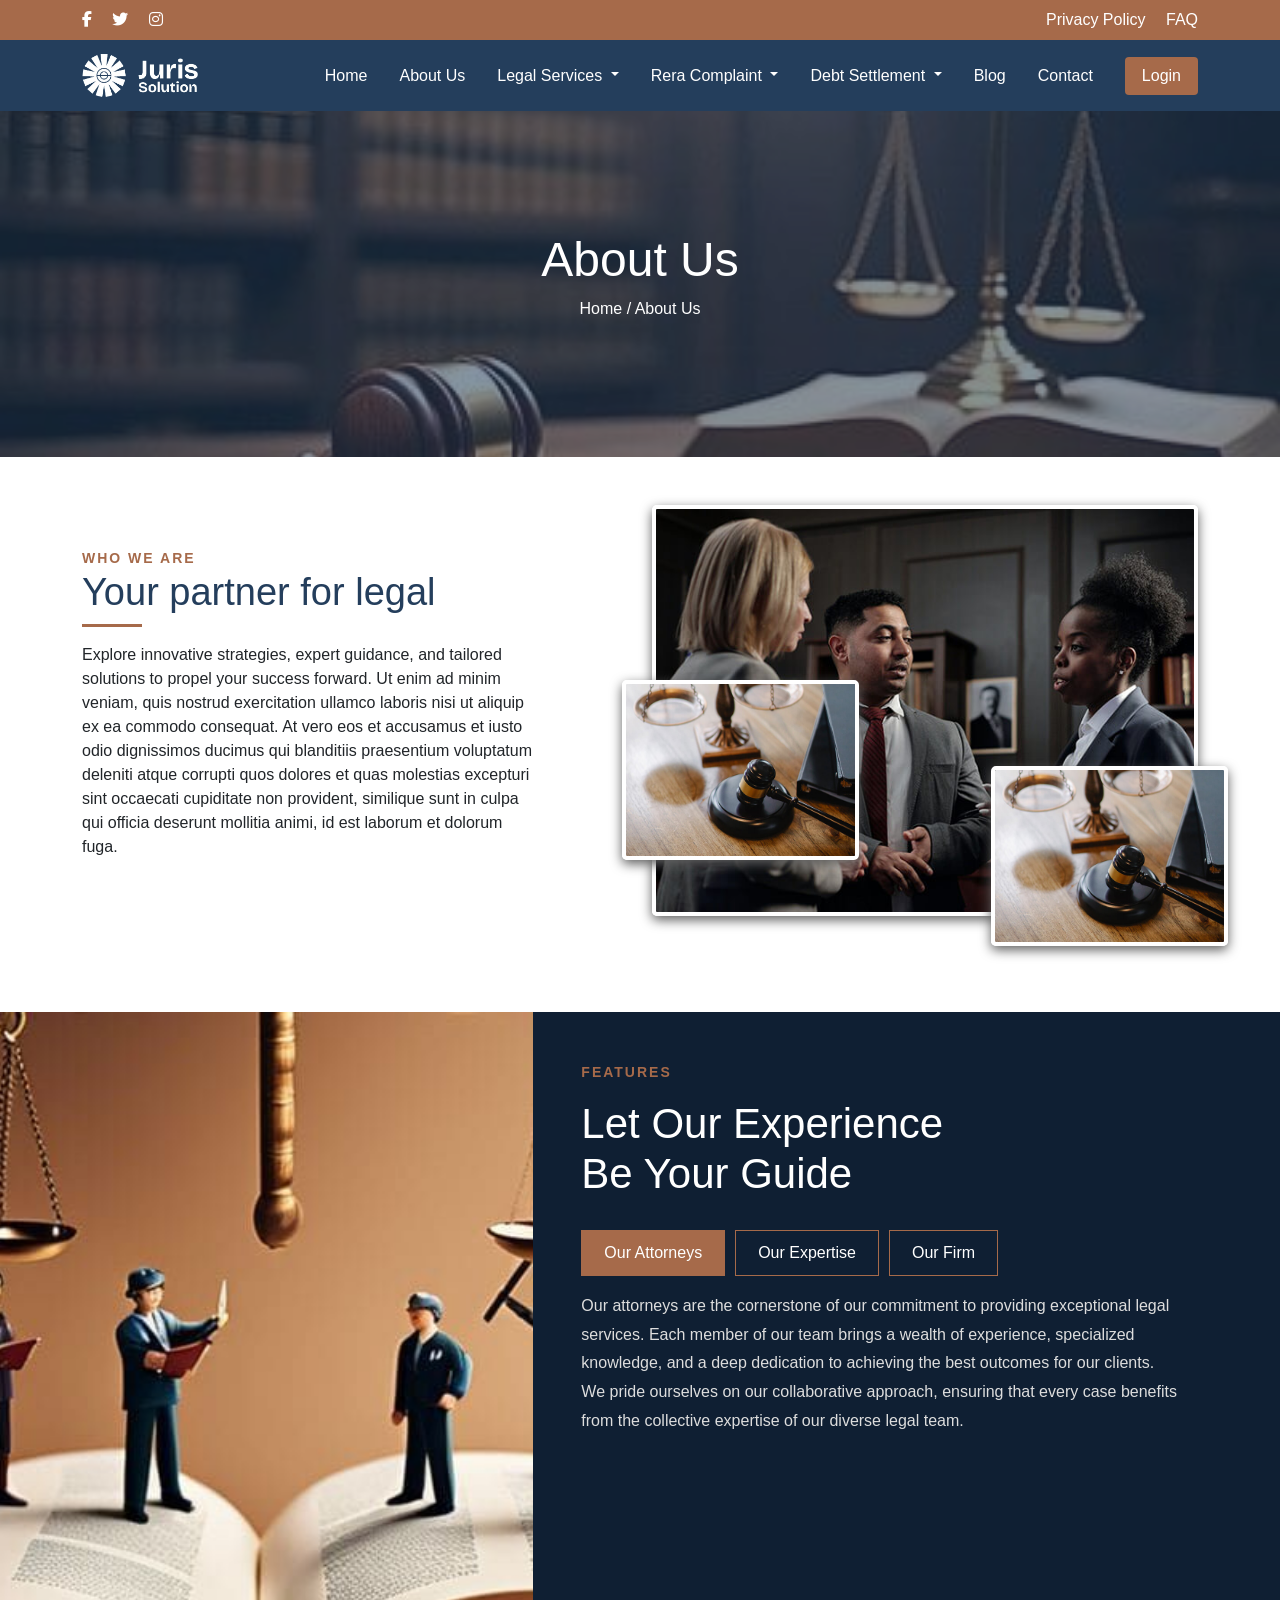
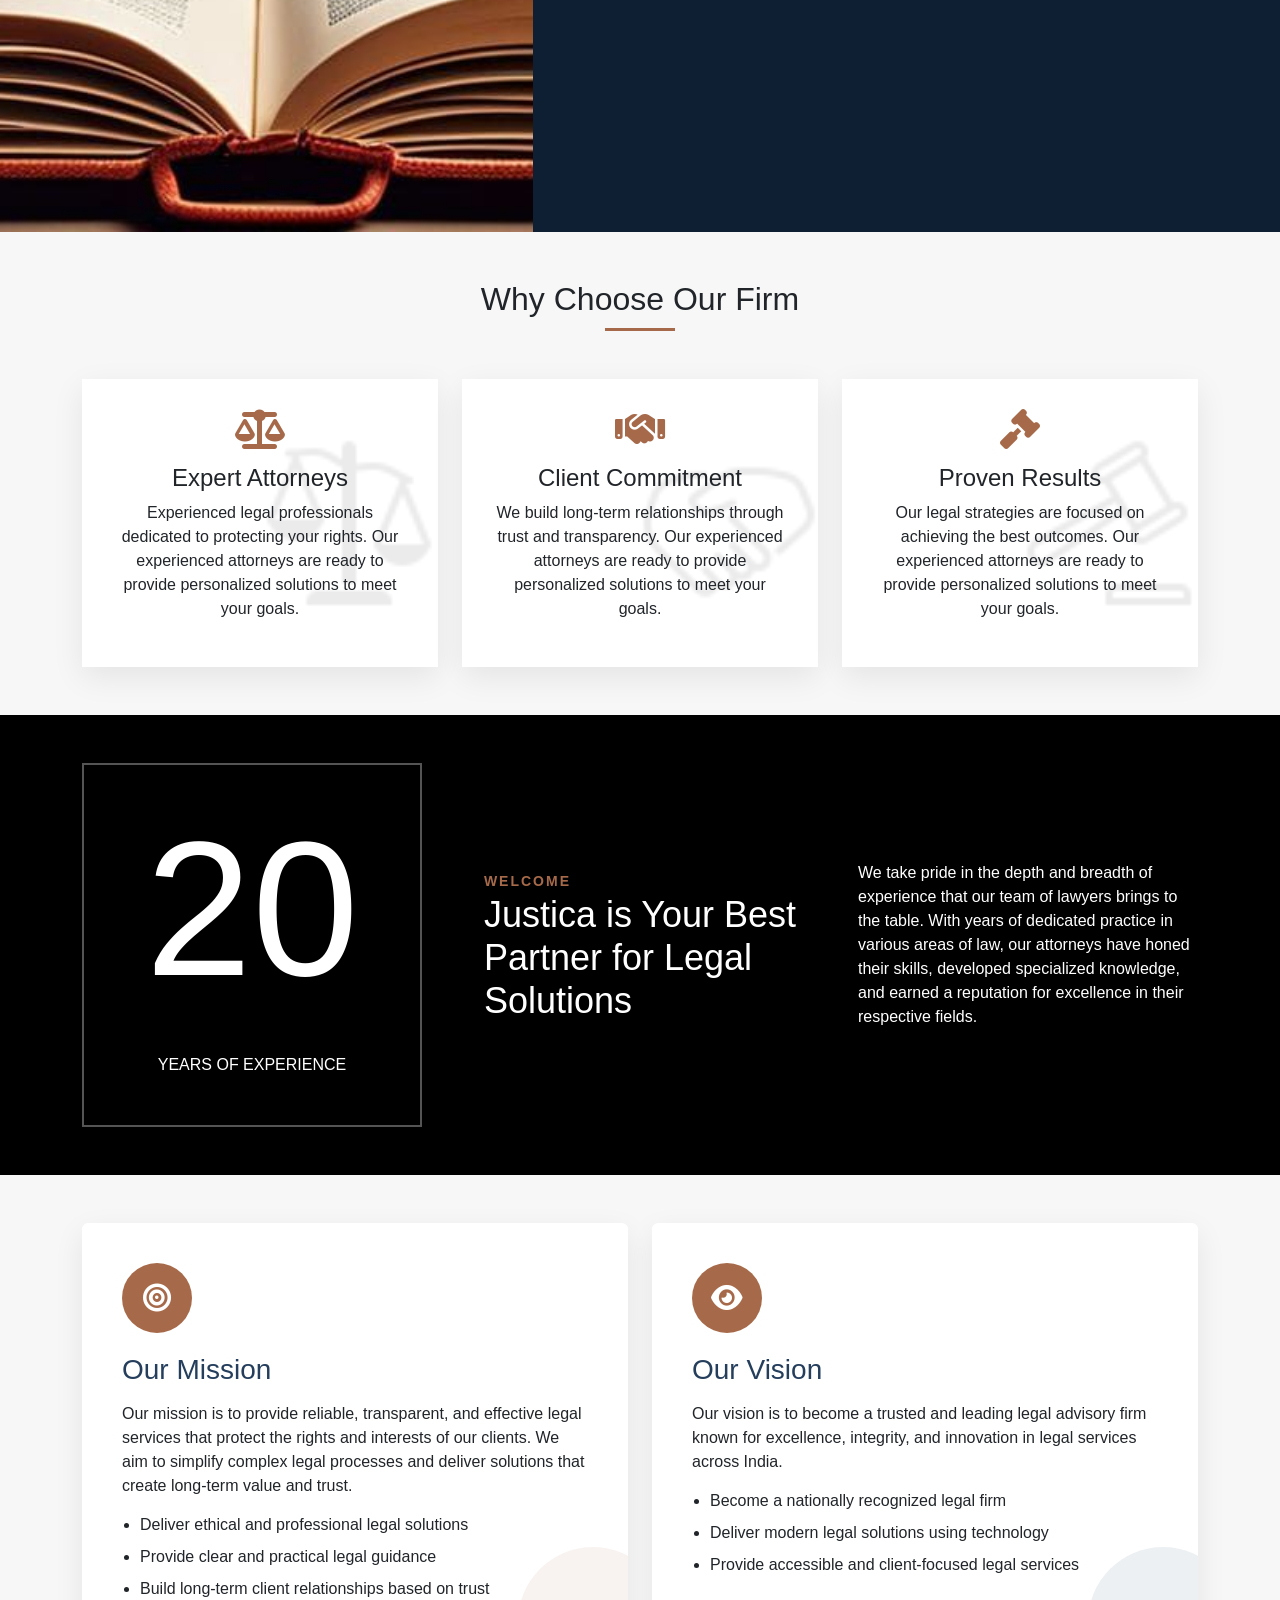
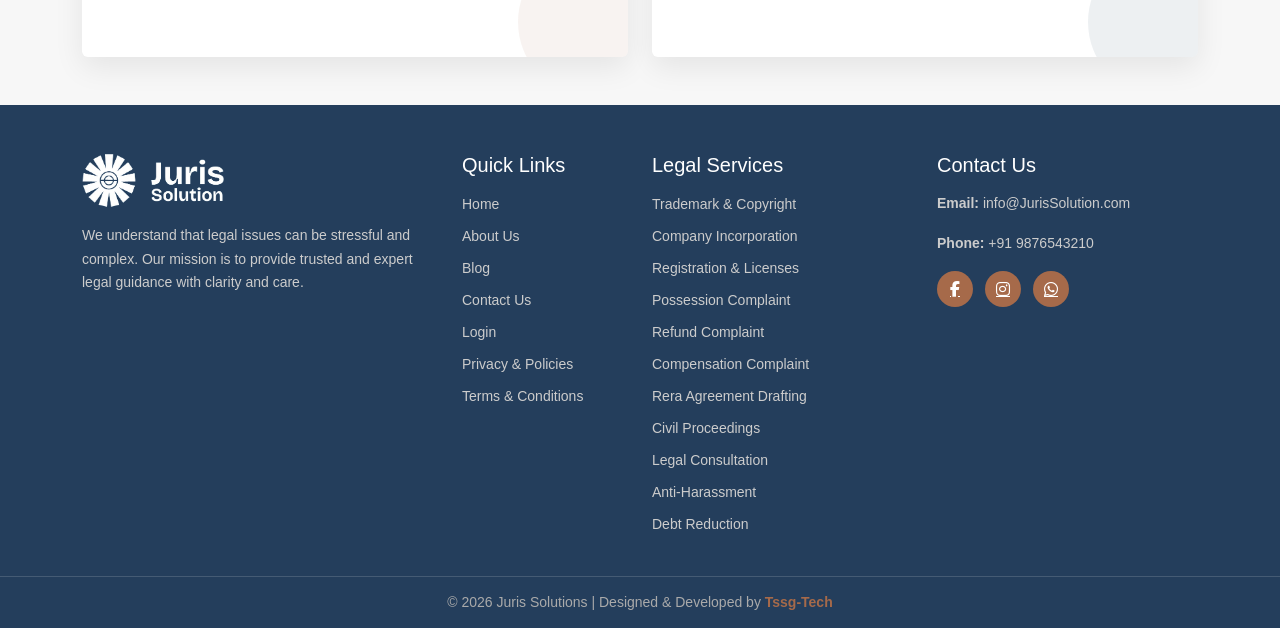
==== about.html @ 2718704a "dooo" ====
<!DOCTYPE html>
<html lang="en">

<head>
    <meta charset="UTF-8">
    <meta name="viewport" content="width=device-width, initial-scale=1.0">
    <title>Law Website</title>
    <link rel="stylesheet" href="css/style.css">
    <link rel="stylesheet" href="https://cdnjs.cloudflare.com/ajax/libs/font-awesome/6.5.0/css/all.min.css">
    <link href="https://cdn.jsdelivr.net/npm/bootstrap@5.3.8/dist/css/bootstrap.min.css" rel="stylesheet"
        integrity="sha384-sRIl4kxILFvY47J16cr9ZwB07vP4J8+LH7qKQnuqkuIAvNWLzeN8tE5YBujZqJLB" crossorigin="anonymous">
</head>

<body>

    <!-- ===== TOP HEADER (DESKTOP ONLY) ===== -->
    <section class="topestnav d-md-block d-none">
        <div class="container d-flex justify-content-between align-items-center py-2">

            <!-- Social Icons -->
            <div class="social">
                <i class="fab fa-facebook-f me-3"></i>
                <i class="fab fa-twitter me-3"></i>
                <i class="fab fa-instagram"></i>
            </div>

            <!-- Top Links -->
            <div class="top-links">
                <a href="#" class="text-white text-decoration-none ms-3">Privacy Policy</a>
                <!-- <a href="#" class="text-white text-decoration-none ms-3">Request Quote</a> -->
                <a href="#" class="text-white text-decoration-none ms-3">FAQ</a>
            </div>

        </div>
    </section>
    <!-- ===== NAVBAR ===== -->
      <nav class="navbar navbar-expand-xl navbar-dark custom-nav sticky-top">
    <div class="container">

      <!-- Logo -->
      <a class="navbar-brand" href="index.html">
        <img src="images/logo.png" height="45">
      </a>

      <!-- Mobile Toggle -->
      <button class="navbar-toggler" type="button" data-bs-toggle="collapse" data-bs-target="#mainNav">
        <span class="navbar-toggler-icon"></span>
      </button>

      <!-- Menu -->
      <div class="collapse navbar-collapse" id="mainNav">
        <ul class="navbar-nav ms-auto align-items-lg-center gap-lg-3">

          <li class="nav-item">
            <a class="nav-link" href="index.html">Home</a>
          </li>

          <li class="nav-item">
            <a class="nav-link" href="about.html">About Us</a>
          </li>

          <!-- Legal Services -->
          <li class="nav-item dropdown">
            <a class="nav-link dropdown-toggle" href="#" data-bs-toggle="dropdown">
              Legal Services
            </a>
            <ul class="dropdown-menu">
              <li><a class="dropdown-item" href="#">Trademark & Copyright</a></li>
              <li><a class="dropdown-item" href="#">Company Incorporation</a></li>
              <li><a class="dropdown-item" href="#">Registration & Licenses</a></li>
            </ul>
          </li>

          <!-- RERA -->
          <li class="nav-item dropdown">
            <a class="nav-link dropdown-toggle" href="#" data-bs-toggle="dropdown">
              Rera Complaint
            </a>
            <ul class="dropdown-menu">
              <li><a class="dropdown-item" href="#">Possession Complaint</a></li>
              <li><a class="dropdown-item" href="#">Refund Complaint</a></li>
              <li><a class="dropdown-item" href="#">Compensation Complaint</a></li>
              <li><a class="dropdown-item" href="#">Rera Agreement Drafting</a></li>
            </ul>
          </li>

          <!-- Debt Services -->
          <li class="nav-item dropdown">
            <a class="nav-link dropdown-toggle" href="#" data-bs-toggle="dropdown">
              Debt Settlement
            </a>
            <ul class="dropdown-menu">
              <li><a class="dropdown-item" href="#">Civil Proceedings</a></li>
              <li><a class="dropdown-item" href="#">Legal Consultation</a></li>
              <li><a class="dropdown-item" href="#">Anti-Harassment</a></li>
              <li><a class="dropdown-item" href="#">Debt Reduction</a></li>
            </ul>
          </li>

          <li class="nav-item">
            <a class="nav-link" href="blogs.html">Blog</a>
          </li>

          <li class="nav-item">
            <a class="nav-link" href="contact.html">Contact</a>
          </li>

          <li class="nav-item">
            <a class="btn login-btn ms-lg-2" href="login.html">Login</a>
          </li>

        </ul>
      </div>
    </div>
  </nav>

    <!-- ===== PAGE BANNER ===== -->
    <section class="page-banner">
        <div class="container text-center">
            <h1>About Us</h1>
            <p>Home / About Us</p>
        </div>
    </section>

    <!-- ===== ABOUT INTRO ===== -->
    <section class="about-section py-5 mb-sm-5">
        <div class="container">

            <div class="row d-flex align-items-center justify-content-between">

                <div class="col-lg-5">
                    <span class="welcome">WHO WE ARE</span>
                    <h2>Your partner for legal</h2>

                    <div class="line mb-3"></div>
                    <p>
                        Explore innovative strategies, expert guidance, and tailored solutions to propel your success
                        forward. Ut enim ad minim veniam, quis nostrud exercitation ullamco laboris nisi ut aliquip ex
                        ea commodo consequat. At vero eos et accusamus et iusto odio dignissimos ducimus qui blanditiis
                        praesentium voluptatum deleniti atque corrupti quos dolores et quas molestias excepturi sint
                        occaecati cupiditate non provident, similique sunt in culpa qui officia deserunt mollitia animi,
                        id est laborum et dolorum fuga.
                    </p>
                </div>

                <div class="col-lg-6 mt-lg-0 mt-1">
                    <div class="aimages">
                        <img src="images/about1.jpg" class="aimg1">
                        <img src="images/about2.jpg" class="aimg2">
                        <img src="images/about2.jpg" class="aimg3">

                    </div>

                </div>
    </section>

    <!-- ===== EXPERIENCE SECTION ===== -->
    <section class="experience-section container-fluid p-0">

        <div class="row g-0">

            <!-- LEFT IMAGE -->
            <div class="col-lg-5 experience-image d-none d-lg-block">
                <img src="images/Legal Services.jpg" class="img-fluid w-100 h-100 object-fit-cover">
            </div>

            <!-- RIGHT CONTENT -->
            <div class="col-lg-7 experience-content">
                <div class="m-sm-5 m-3">

                    <span class="exp-label">FEATURES</span>

                    <h2>Let Our Experience<br>Be Your Guide</h2>

                    <!-- TABS -->
                    <ul class="nav exp-tabs " id="expTabs" role="tablist">

                        <li class="nav-item">
                            <button class="nav-link active" data-bs-toggle="tab" data-bs-target="#attorneys">
                                Our Attorneys
                            </button>
                        </li>

                        <li class="nav-item">
                            <button class="nav-link" data-bs-toggle="tab" data-bs-target="#expertise">
                                Our Expertise
                            </button>
                        </li>

                        <li class="nav-item">
                            <button class="nav-link" data-bs-toggle="tab" data-bs-target="#firm">
                                Our Firm
                            </button>
                        </li>

                    </ul>

                    <!-- TAB CONTENT -->
                    <div class="tab-content mt-3">

                        <div class="tab-pane fade show active" id="attorneys">
                            <p>
                                Our attorneys are the cornerstone of our commitment to providing exceptional legal
                                services. Each member of our team brings a wealth of experience, specialized knowledge,
                                and a deep dedication to achieving the best outcomes for our clients. We pride ourselves
                                on our collaborative approach, ensuring that every case benefits from the collective
                                expertise of our diverse legal team.
                            </p>
                        </div>

                        <div class="tab-pane fade" id="expertise">
                            <p>
                                We brings extensive experience and specialized knowledge to a wide range of legal
                                practice areas. We are dedicated to providing top-tier legal services, tailored to meet
                                the unique needs of each client. Whether you're facing a personal legal challenge or
                                require sophisticated business counsel, our attorneys are here to guide you with
                                unparalleled expertise and unwavering commitment.
                            </p>
                        </div>

                        <div class="tab-pane fade" id="firm">
                            <p>
                                We are dedicated to providing exceptional legal services tailored to meet the unique
                                needs of our clients. Our firm is built on a foundation of integrity, professionalism,
                                and a commitment to excellence. Whether you're facing a personal legal challenge or
                                require sophisticated business counsel, our team of experienced attorneys is here to
                                guide you through every step of the legal process.
                            </p>
                        </div>


                    </div>

                </div>
            </div>
        </div>
    </section>

      <!-- ===== WHY CHOOSE US ===== -->
    <section class="why-section py-5">
        <div class="container">

            <div class="text-center mb-5">
                <h2>Why Choose Our Firm</h2>
                <span class="practice-line"></span>
            </div>

            <div class="row g-4">

                <div class="col-xl-4 col-md-6 ">
                    <div class="why-card why-card1 ">
                            <i class="fas fa-scale-balanced"></i>
                            <h4>Expert Attorneys</h4>
                            <p>Experienced legal professionals dedicated to protecting your rights. Our experienced
                                attorneys are ready to provide personalized solutions to meet your goals.</p>
                    </div>
                </div>

                <div class="col-xl-4 col-md-6 ">
                    <div class="why-card why-card2 ">
                            <i class="fas fa-handshake"></i>
                            <h4>Client Commitment</h4>
                            <p>We build long-term relationships through trust and transparency. Our experienced
                                attorneys are ready to provide personalized solutions to meet your goals.</p>
                    </div>
                </div>

                <div class="col-xl-4 col-md-6 ">
                    <div class="why-card why-card3 ">
                            <i class="fas fa-gavel"></i>
                            <h4>Proven Results</h4>
                            <p>Our legal strategies are focused on achieving the best outcomes. Our experienced
                                attorneys are ready to provide personalized solutions to meet your goals.</p>
                    </div>
                </div>

            </div>

        </div>
    </section>


    <!-- years of experience -->
    <section class="years-content py-5 bg-black text-white">
        <div class="container">
            <div class="row g-lg-5 g-3">
                <div class="col-lg-4">
                    <div class="myyrs">
                        <span class="yrex">20</span>
                        <p class="mb-lg-5">YEARS OF EXPERIENCE</p>
                    </div>
                </div>
                <div class="col-lg-4">
                    <div>
                        <span class="exp-label">WELCOME</span>
                        <h2>Justica is Your Best <br>
                            Partner for Legal <br> Solutions</h2>
                    </div>
                </div>
                <div class="col-lg-4">
                    <div>
                        <span>We take pride in the depth and breadth of experience that our team of lawyers brings to
                            the
                            table. With years of dedicated practice in various areas of law, our attorneys have honed
                            their skills, developed specialized knowledge, and earned a reputation for excellence in
                            their respective fields.</span>
                    </div>
                </div>
            </div>
        </div>
    </section>

  <!-- ===== MISSION & VISION SECTION ===== -->
<section class="mission-vision py-5">
    <div class="container">

        <div class="row g-4">

            <!-- MISSION -->
            <div class="col-lg-6">
                <div class="mv-card mission-card">
                    <div class="mv-icon">
                        <i class="fas fa-bullseye"></i>
                    </div>

                    <h3>Our Mission</h3>

                    <p>
                        Our mission is to provide reliable, transparent, and effective legal services
                        that protect the rights and interests of our clients. We aim to simplify complex
                        legal processes and deliver solutions that create long-term value and trust.
                    </p>

                    <ul>
                        <li>Deliver ethical and professional legal solutions</li>
                        <li>Provide clear and practical legal guidance</li>
                        <li>Build long-term client relationships based on trust</li>
                    </ul>
                </div>
            </div>

            <!-- VISION -->
            <div class="col-lg-6">
                <div class="mv-card vision-card">

                    <div class="mv-icon">
                        <i class="fas fa-eye"></i>
                    </div>

                    <h3>Our Vision</h3>

                    <p>
                        Our vision is to become a trusted and leading legal advisory firm known for
                        excellence, integrity, and innovation in legal services across India.
                    </p>

                    <ul>
                        <li>Become a nationally recognized legal firm</li>
                        <li>Deliver modern legal solutions using technology</li>
                        <li>Provide accessible and client-focused legal services</li>
                    </ul>

                </div>
            </div>

        </div>

    </div>
</section>

 

    <!-- ===== FOOTER ===== -->
    <footer class="footer pt-5">
    <div class="container">
      <div class="row gy-4">

        <!-- LOGO -->
        <div class="col-lg-4 col-md-6">
          <img src="images/logo.png" onclick="location.href='index.html'" class="footer-logo mb-3" alt="Juris Solution">
          <p>
            We understand that legal issues can be stressful and complex.
            Our mission is to provide trusted and expert legal guidance
            with clarity and care.
          </p>
        </div>

        <!-- QUICK LINKS -->
        <div class="col-lg-2 col-md-6">
          <h5>Quick Links</h5>
          <ul class="footer-links">
            <li><a href="index.html">Home</a></li>
            <li><a href="about.html">About Us</a></li>
            <li><a href="blogs.html">Blog</a></li>
            <li><a href="contact.html">Contact Us</a></li>
            <li><a href="login.html">Login</a></li>
            <li><a href="">Privacy & Policies</a></li>
            <li><a href="">Terms & Conditions</a></li>
          </ul>
        </div>

        <!-- SERVICES -->
        <div class="col-lg-3 col-md-6">
          <h5>Legal Services</h5>
          <ul class="footer-links">
            <li><a href="#">Trademark & Copyright</a></li>
            <li><a href="#">Company Incorporation</a></li>
            <li><a href="#">Registration & Licenses</a></li>
            <li><a href="#">Possession Complaint</a></li>
            <li><a href="#">Refund Complaint</a></li>
            <li><a href="#">Compensation Complaint</a></li>
            <li><a href="#">Rera Agreement Drafting</a></li>
            <li><a href="#">Civil Proceedings</a></li>
            <li><a href="#">Legal Consultation</a></li>
            <li><a href="#">Anti-Harassment</a></li>
            <li><a href="#">Debt Reduction</a></li>
          </ul>
        </div>

        <!-- CONTACT -->
        <div class="col-lg-3 col-md-6">
          <h5>Contact Us</h5>
          <p><strong>Email:</strong> info@JurisSolution.com</p>
          <p><strong>Phone:</strong> +91 9876543210</p>

          <div class="footer-social">
            <a href="#"><i class="fab fa-facebook-f"></i></a>
            <a href="#"><i class="fab fa-instagram"></i></a>
            <a href="#"><i class="fab fa-whatsapp"></i></a>
          </div>
        </div>

      </div>
    </div>

    <!-- BOTTOM -->
    <div class="footer-bottom mt-4">
      © 2026 Juris Solutions | Designed & Developed by
      <a href="https://tssgtech.com" target="_blank">Tssg-Tech</a>
    </div>
  </footer>


    <script src="js/script.js"></script>
    <script src="https://cdn.jsdelivr.net/npm/bootstrap@5.3.8/dist/js/bootstrap.bundle.min.js"
        integrity="sha384-FKyoEForCGlyvwx9Hj09JcYn3nv7wiPVlz7YYwJrWVcXK/BmnVDxM+D2scQbITxI"
        crossorigin="anonymous"></script>
       
</body>

</html>
---- css/style.css ----
*{
    margin:0;
    padding:0;
    box-sizing:border-box;
    font-family:Arial,Helvetica,sans-serif;
}

/* COLORS */
:root{
  --gold:#A66A4A;
  --blue:#243E5C;
  --white:#FFFFFF;
}

/* TOP HEADER */
.topestnav{
  color:#fff;
  background-color: var(--gold);
}

.top-header i{
  color: var(--white);
  cursor: pointer;
}

/* NAVBAR */
.nav-link{
  color: rgba(255, 255, 255, 1) !important;
}
.custom-nav{
background:var(--blue);
}

.login-btn{
background:var(--gold) !important;
color:var(--white) !important;
padding:6px 16px !important;
border-radius:4px !important;
}

.login-btn:hover{
background:var(--gold);
color:var(--white);
}


/* BANNER */
.banner{width:100%;overflow:hidden}
.slider{position:relative}
.slide{
  width:100%;
  display:none;
}
.slide.active{display:block}

.arrow{
  position:absolute;
  top:50%;
  font-size:40px;
  color:#fff;
  cursor:pointer;
}
.left{left:20px}
.right{right:20px}


/* ===== SERVICES SECTION ===== */
.intro-left h2{
  font-size:48px;
  line-height:1.2;
  margin:15px 0 20px;
}
.services-section{
  background:var(--blue);
  color: var(--white);
}


/* CARD */
.service-card{
  position:relative;
  overflow:hidden;
  background:#000;
  cursor:pointer;
}
/* HOVER EFFECT */
.service-card:hover img{
  transform:scale(1.08);
}

.service-card:hover .service-overlay{
  transform:translateY(0);
}

/* IMAGE */
.service-card img{
  width:100%;
  height:320px;
  object-fit:cover;
  transition:transform 0.6s ease;
}

/* BOTTOM TITLE BAR */
.service-title{
  position:absolute;
  bottom:0;
  left:0;
  width:100%;
  background:#A66A4A;
  color:#fff;
  padding:16px;
  font-weight:600;
  text-align:left;
  z-index:2;
}

/* OVERLAY */
.service-overlay{
  position:absolute;
  inset:0;
  background:rgba(0,0,0,0.75);
  color:#fff;
  display:flex;
  flex-direction:column;
  justify-content:center;
  padding:30px;
  transform:translateY(100%);
  transition:0.6s ease;
}

.service-overlay h3{
  margin-bottom:10px;
  font-size:22px;
}

.service-overlay p{
  font-size:15px;
  margin-bottom:20px;
  line-height:1.6;
}

.service-overlay a{
  display:inline-block;
  background:#A66A4A;
  color:#fff;
  padding:10px 22px;
  text-decoration:none;
  width:max-content;
  border-radius:4px;
}


.welcome{
  color:#A66A4A;
  letter-spacing:2px;
  font-size:14px;
  font-weight:600;
}

.line{
  width:60px;
  height:3px;
  background:#A66A4A;
}

.intro-right p{
  font-size:16px;
  line-height:1.8;
  color:#ddd;
}

/* ===== RESPONSIVE ===== */
/* TABLET */
@media (max-width: 992px){
.service-overlay{
  justify-content: start;
  }

  .service-card{
    padding: 0 !important;
  }

  .service-card img{
    height: 220px;
  }
}

/* ===== MOBILE FIX ===== */
@media (max-width: 576px){

  .service-card{
    border-radius: 6px;
  }

  .service-card img{
    height: 220px;
  }

  .service-overlay{
    position: relative;
    transform: translateY(0);
    background: rgba(0,0,0,0.85);
    padding: 20px;
  }

  .service-overlay h3{
    font-size: 18px;
  }

  .service-overlay p{
    font-size: 14px;
    margin-bottom: 15px;
  }

  .service-overlay a{
    font-size: 14px;
    padding: 8px 18px;
  }

  .service-title{
    display: none;
  }
}
/* ===== EXPERIENCE SECTION ===== */
.experience-section{
background:#0f1f33;
color:#fff;
}

.experience-image{
position:sticky;
top:80px;
height:calc(100vh - 80px);
overflow:hidden;
}

.experience-image img{
object-fit:cover;
height:100%;
}

.exp-label{
color:#A66A4A;
letter-spacing:2px;
font-size:14px;
font-weight:600;
}

.experience-content h2{
font-size:42px;
margin:15px 0 30px;
}

.exp-tabs .nav-link{
border:1px solid #A66A4A;
color:#fff;
margin-right:10px;
padding:10px 22px;
}

.exp-tabs .nav-link.active,
.exp-tabs .nav-link:hover{
background:#A66A4A;
color:#fff;
}

.tab-content p{
color:#ddd;
line-height:1.8;
max-width:600px;
}

@media(max-width:576px){
.experience-content h2{
font-size:30px;
}
.exp-tabs{
flex-direction:column;
row-gap: 1rem;
}
}


/* ===== PRACTICE AREA SECTION ===== */
.practice-area{
background:#fff;
}

.practice-heading h2{
font-size:42px;
color:var(--blue);
margin-bottom:10px;
}

.practice-line{
width:70px;
height:3px;
background:var(--gold);
display:block;
margin:10px auto 20px;
}

.practice-heading p{
max-width:750px;
color:#555;
line-height:1.8;
}

.practice-item{
background:#f7f7f7;
border-left:5px solid var(--gold);
padding:18px 22px;
font-weight:500;
display:flex;
align-items:center;
gap:10px;
cursor:pointer;
transition:.3s;
}

.practice-item::before{
content:"✔";
color:var(--gold);
}

.practice-item:hover{
background:var(--blue);
color:#fff;
transform:translateY(-4px);
}

.practice-item:hover::before{
color:#fff;
}


/* ===== LAWYER TEAM SECTION ===== */
.section-title{
font-size:40px;
color:var(--blue);
}

.section-line{
width:70px;
height:3px;
background:var(--gold);
display:block;
margin:10px auto 0;
}

/* TEAM */
.team-card{
background:#fff;
box-shadow:0 10px 25px rgba(0,0,0,.08);
overflow:hidden;
transition:.3s;
}
.team-card:hover{transform:translateY(-8px)}

.team-img{position:relative}

.team-img img{height:320px;object-fit:cover;width:100%}

.team-social{
position:absolute;
opacity: 0;
visibility: hidden;
bottom:-60px;
left:0;
width:100%;
background:var(--gold);
display:flex;
justify-content:center;
gap:20px;
padding:12px 0;
transition:  all 0.3s;

}

.team-card:hover .team-social{bottom:0;
opacity: 1;
visibility: visible;
}

.team-social a{color:#fff}

.team-info{text-align:center;padding:20px}

.team-info h5{
  color: #243E5C;
}

/* ===== TESTIMONIALS SECTION ===== */
.testimonials-section{
  position: relative;
  background-image: url("../images/banner1.jpg"); 
  background-position: center;
  background-repeat: no-repeat;
  background-size: cover;
  background-attachment: fixed;
  padding:20px 20px;
  color:#fff;
}

/* DARK OVERLAY */
.testimonials-section::before{
  content:"";
  position:absolute;
  inset:0;
  background: rgba(36, 62, 92, 0.85); 
  z-index:0;
}

.testimonials-container{
  position:relative;
  z-index:1;
  max-width:1200px;
  margin:auto;
  overflow:hidden;
}

/* ===== HEADING ===== */
.testimonials-heading{
  text-align:center;
  margin-bottom:60px;
}

.testimonials-heading h2{
  font-size:42px;
  color:#fff;
}

.test-line{
  width:70px;
  height:3px;
  background:var(--gold);
  display:block;
  margin:12px auto 0;
}

/* ===== SLIDER ===== */
.testimonial-slider{
  overflow:hidden;
}

.testimonial-track{
  display:flex;
  gap:30px;
  transition:transform 0.6s ease;
}

/* ===== CARD ===== */
.testimonial-card{
  background:rgba(255,255,255,0.08);
  backdrop-filter: blur(6px);
  -webkit-backdrop-filter: blur(6px);
  padding:35px;
  border-radius:6px;
  border:1px solid rgba(255,255,255,0.12);
  flex:0 0 calc(33.333% - 20px);
  transition:transform .3s ease, box-shadow .3s ease;
}

.testimonial-card:hover{
  transform:translateY(-6px);
  box-shadow:0 15px 40px rgba(0,0,0,0.35);
}

.testimonial-card i{
  font-size:30px;
  color:var(--gold);
  margin-bottom:15px;
}

.testimonial-card h4{
  font-size:20px;
  margin-bottom:10px;
  color:#fff;
}

.testimonial-card p{
  font-size:15px;
  line-height:1.7;
  color:#e6e6e6;
  margin-bottom:15px;
}

.testimonial-card span{
  color:var(--gold);
  font-size:14px;
  font-weight:600;
}

/* ===== DOTS ===== */
.testimonial-dots{
  display:flex;
  justify-content:center;
  gap:12px;
  margin-top:40px;
}

.testimonial-dots span{
  width:10px;
  height:10px;
  background:rgba(255,255,255,0.4);
  border-radius:50%;
  cursor:pointer;
  transition:all .3s ease;
}

.testimonial-dots span.active{
  background:var(--gold);
  transform:scale(1.2);
}

.testimonials-section::before{
  content:"";
  position:absolute;
  inset:0;
  background: rgba(36, 62, 92, 0.85);
  z-index:0;
}

.testimonials-container{
  position:relative;
  z-index:1;
}

/* ===== TABLET ===== */
@media(max-width:992px){
  .testimonial-card{
    flex:0 0 calc(50% - 15px);
  }
}

/* ===== MOBILE ===== */
@media(max-width:576px){
  .testimonial-card{
    flex:0 0 100%;
    min-width:100%;
  }

  .testimonials-section{
    background-attachment:scroll;
  }

  .testimonials-heading{
    text-align:left;
  }

  .test-line{
    margin-left:0;
  }
}

/* ===== BLOG SECTION ===== */
.blog-section{background:#f7f7f7}

.blog-card{
background:#fff;
box-shadow:0 12px 35px rgba(0,0,0,.08);
overflow:hidden;
transition:.3s
}
.blog-card:hover{transform:translateY(-8px)}

.blog-img{position:relative;overflow:hidden}

.blog-img img{
width:100%;
height:260px;
object-fit:cover;
transition:.5s
}
.blog-card:hover img{transform:scale(1.08)}

.blog-date{
position:absolute;
top:15px;
left:15px;
background:var(--gold);
color:#fff;
padding:8px 10px;
text-align:center;
font-size:12px;
font-weight:600
}
.blog-date strong{display:block;font-size:20px}

.blog-content{padding:20px}

.blog-category{
font-size:12px;
color:var(--gold);
letter-spacing:1px;
font-weight:600
}

.blog-content h3{
font-size:20px;
color:var(--blue);
margin:10px 0
}

.blog-content p{
font-size:14px;
color:#555;
line-height:1.6
}

.blog-author{
font-size:13px;
color:#999;
font-weight:600
}

/* footer section */
.footer{
background:var(--blue);
color:#ccc;
}

.footer-logo{
height:55px;
}

.footer h5{
color:var(--white);
margin-bottom:15px;
}

.footer p{
font-size:14px;
line-height:1.7;
}

.footer-links{
list-style:none;
padding:0;
}

.footer-links li{
margin-bottom:8px;
}

.footer-links a{
color:#ccc;
text-decoration:none;
font-size:14px;
transition:.3s;
}

.footer-links a:hover{
color:var(--gold);
}

.footer-social{
display:flex;
gap:12px;
margin-top:10px;
}

.footer-social a{
width:36px;
height:36px;
background:var(--gold);
color:var(--white);
display:flex;
align-items:center;
justify-content:center;
border-radius:50%;
transition:.3s;
}

.footer-social a:hover{
background:var(--white);
color:var(--blue);
}

.footer-bottom{
border-top:1px solid rgba(255,255,255,.15);
text-align:center;
padding:15px;
font-size:14px;
color:#aaa;
}

.footer-bottom a{
color:var(--gold);
font-weight:600;
text-decoration:none;
}


/* About us page */
/* PAGE BANNER */
.page-banner{
background: url("../images/banner.jpg") center/cover no-repeat;
padding:120px 0;
color:#fff;
text-align:center;
position:relative;
}

.page-banner::before{
content:"";
position:absolute;
inset:0;
background:rgba(36,62,92,0.55);
}

.page-banner .container{
position:relative;
z-index:1;
}

.page-banner h1{
font-size:48px;
}

/* ABOUT SECTION */
.about-section h2{
font-size:38px;
color:var(--blue);
}

/* WHY SECTION */
.why-section{
background:#f7f7f7;
}

.why-card{
background:#fff;
padding:30px;
text-align:center;
box-shadow:0 10px 30px rgba(0,0,0,0.08);
transition:.3s;
position:relative;
overflow:hidden;
}

.why-card:hover{
transform:translateY(-8px);
background-color: #A66A4A;
color: #fff;
}
.why-card:hover i{

color: #fff;
}
.why-card i{
font-size:40px;
color:var(--gold);
margin-bottom:15px;
}

/* Background Image */
.why-card3::before{
  background:url(../images/wcu1\ \(1\).png) no-repeat right;
}
.why-card2::before{
  background:url(../images/wcu1\ \(3\).png) no-repeat right;
}
.why-card1::before{
  background:url(../images/wcu1\ \(2\).png) no-repeat right;
}
.why-card1::before, .why-card2::before, .why-card3::before{
content:"";
position:absolute;
top:0;
right:0;
width:100%;
height:100%;
background-size:50%;
opacity:0.08;   /* low opacity */
transition:0.6s;
z-index:0;
}

/* Rotate on hover */
.why-card1:hover::before, .why-card2:hover::before, .why-card3:hover::before{
transform:rotate(-20deg) scale(1.1);
}

/* Keep content above background */
.why-card1 *, .why-card2 *, .why-card3 *{
position:relative;
z-index:2;
}

/* MISSION SECTION */
.mission-box{
background:var(--blue);
color:#fff;
padding:35px;
}

.mission-box h3{
color:var(--gold);
margin-bottom:10px;
}


/* about page */
.aimages{
    position: relative;
    display: flex;
    align-items: start;
    justify-content: end;
}
.aimg1{
    position: relative;
      top: 0;
    right: 0;
    width:  100%;
    border-radius: 5px;
    border: 4px solid white;
    box-shadow: 0px 4px 12px rgb(95, 95, 95);
}
.aimg2{
    position: absolute;
    bottom: 0;
    right: 0;
    height: 180px;
    border-radius: 5px;
    border: 4px solid white;
    box-shadow: 0px 4px 12px rgb(95, 95, 95);
transform: translate(30px, 30px);
}
.aimg3{
    position: absolute;
    top: 50%;
    left: 0;
    height: 180px;
    border-radius: 5px;
    border: 4px solid white;
    box-shadow: 0px 4px 12px rgb(95, 95, 95);
   transform: translate(-30px, -30px);
}
@media (max-width:576px) {
    .aimg2, .aimg3{
        display: none;
    }
}

/* years of experience */

.years-content .col-lg-4{
  display: flex;
  align-items: center;
  justify-content: center;
}
.myyrs{
  border: 2px solid rgb(84, 84, 84);
/* padding: 1rem; */
  width: 100%;
  display: flex;
  align-items: center;
  justify-content: center;
  flex-direction: column;
}
.yrex{
  font-size: 12rem;
}
.years-content h2{
font-size:2.25rem;
margin-bottom: 0;
}

@media(max-width:992px){
.years-content .col-lg-4{
  display: flex;
  align-items: start;
  justify-content: start;
}
}
@media(max-width:576px){
  .yrex{
  font-size: 8rem;
}
.years-content h2{
font-size:30px;
}
}

/* MISSION & VISION SECTION */

.mission-vision{
background:#f7f7f7;
}

.mv-card{
background:#fff;
padding:40px;
border-radius:6px;
box-shadow:0 10px 30px rgba(0,0,0,0.08);
position:relative;
overflow:hidden;
transition:0.4s;
height:100%;
}

.mv-card:hover{
transform:translateY(-8px);
box-shadow:0 15px 35px rgba(0,0,0,0.12);
}

.mv-icon{
width:70px;
height:70px;
display:flex;
align-items:center;
justify-content:center;
background:var(--gold);
color:#fff;
font-size:28px;
border-radius:50%;
margin-bottom:20px;
}

.mv-card h3{
color:var(--blue);
margin-bottom:15px;
}

.mv-card p{
margin-bottom:15px;
}

.mv-card ul{
padding-left:18px;
}

.mv-card ul li{
margin-bottom:8px;
}

/* background decoration */
@keyframes rota{
  from{
    transform: rotate(0deg) translate(40px) rotate(0deg);
  }
  to{
    transform: rotate(360deg) translate(40px) rotate(-360deg);
  }
}
.mission-card::before{
content:"";
position:absolute;
right:-40px;
bottom:-40px;
width:150px;
height:150px;
background:var(--gold);
opacity:0.08;
border-radius:50%;
animation: rota 6s linear infinite ;
}

.vision-card::before{
content:"";
position:absolute;
right:-40px;
bottom:-40px;
width:150px;
height:150px;
background:var(--blue);
opacity:0.08;
border-radius:50%;
animation: rota 6s linear infinite ;
}


/* contact page */
.contactinfo{
  background-color: #000;
  color: #fff;
}
.contact-details h1{
    margin-bottom: 30px;
}

.contact-table{
    width:100%;
    border-collapse: collapse;
}

.contact-table tr{
    border-bottom:1px solid rgba(255,255,255,0.2);
}

.contact-table td{
    padding:15px 10px;
    vertical-align:top;
    transition: 0.3s;
}
.contact-table tr:hover td:last-child{
    color: #A66A4A;
}
.contact-table .label{
    width:160px;
    font-weight:600;
    color:#c5c5c5;
}
.queryfrm{
  max-width: 700px;
  width: 100%;
  text-align: center;
}
.queryfrm input, .queryfrm textarea{
  width: 100%;
  margin-bottom: 1rem;
  padding:0.5rem 1rem;
 border: 2px solid #A66A4A ;
  box-shadow: none;
  color: #A66A4A;
}
.queryfrm input:focus-visible, .queryfrm textarea:focus-visible{
  outline-color: #A66A4A;
  border-radius: 0px !important;
  background-color: wheat;
}

.frmsubmit{
    display: inline-block;
    background: #A66A4A;
    color: #fff;
    padding: 10px 22px;
    text-decoration: none;
    width: max-content;
    border-radius: 4px;
}
@media (max-width: 576px) {
    .frmsubmit{
        font-size: 14px;
        padding: 8px 18px;
    }
    .contact-table td{
    padding:15px 0;
    
}
iframe{
  height: 300px;
}
}

.backgroundimg{
  background: url(../images/banner1.jpg);
  background-repeat: no-repeat;
  background-size: cover;
  background-position: center;
position: relative;
z-index: 1;
}
.backgroundimg::after{
  content: "";
  position: absolute;
  top: 0;
  left: 0;
height: 100%;
width: 100%;
background: rgba(0, 0, 0, 0.6);
z-index: 0;
}
.backgroundimg .container{
  position: relative;
  z-index: 2;
}
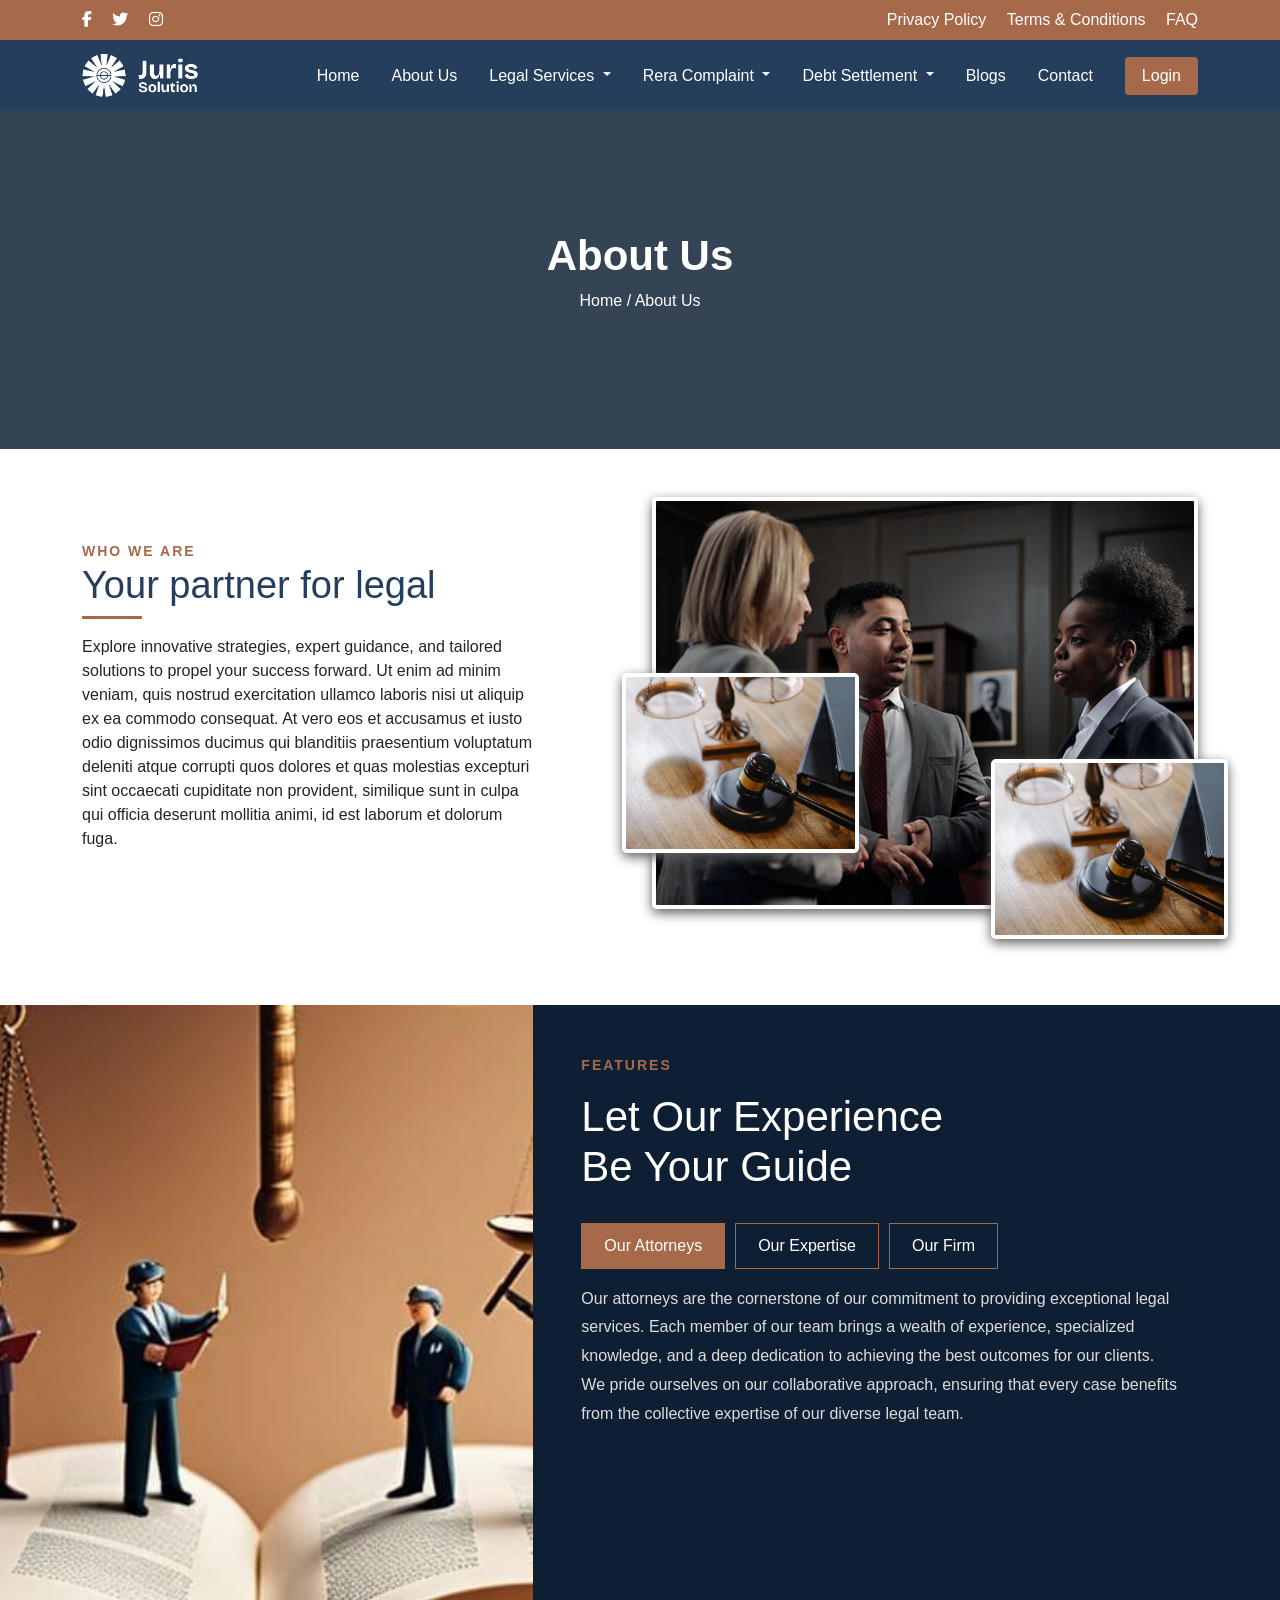
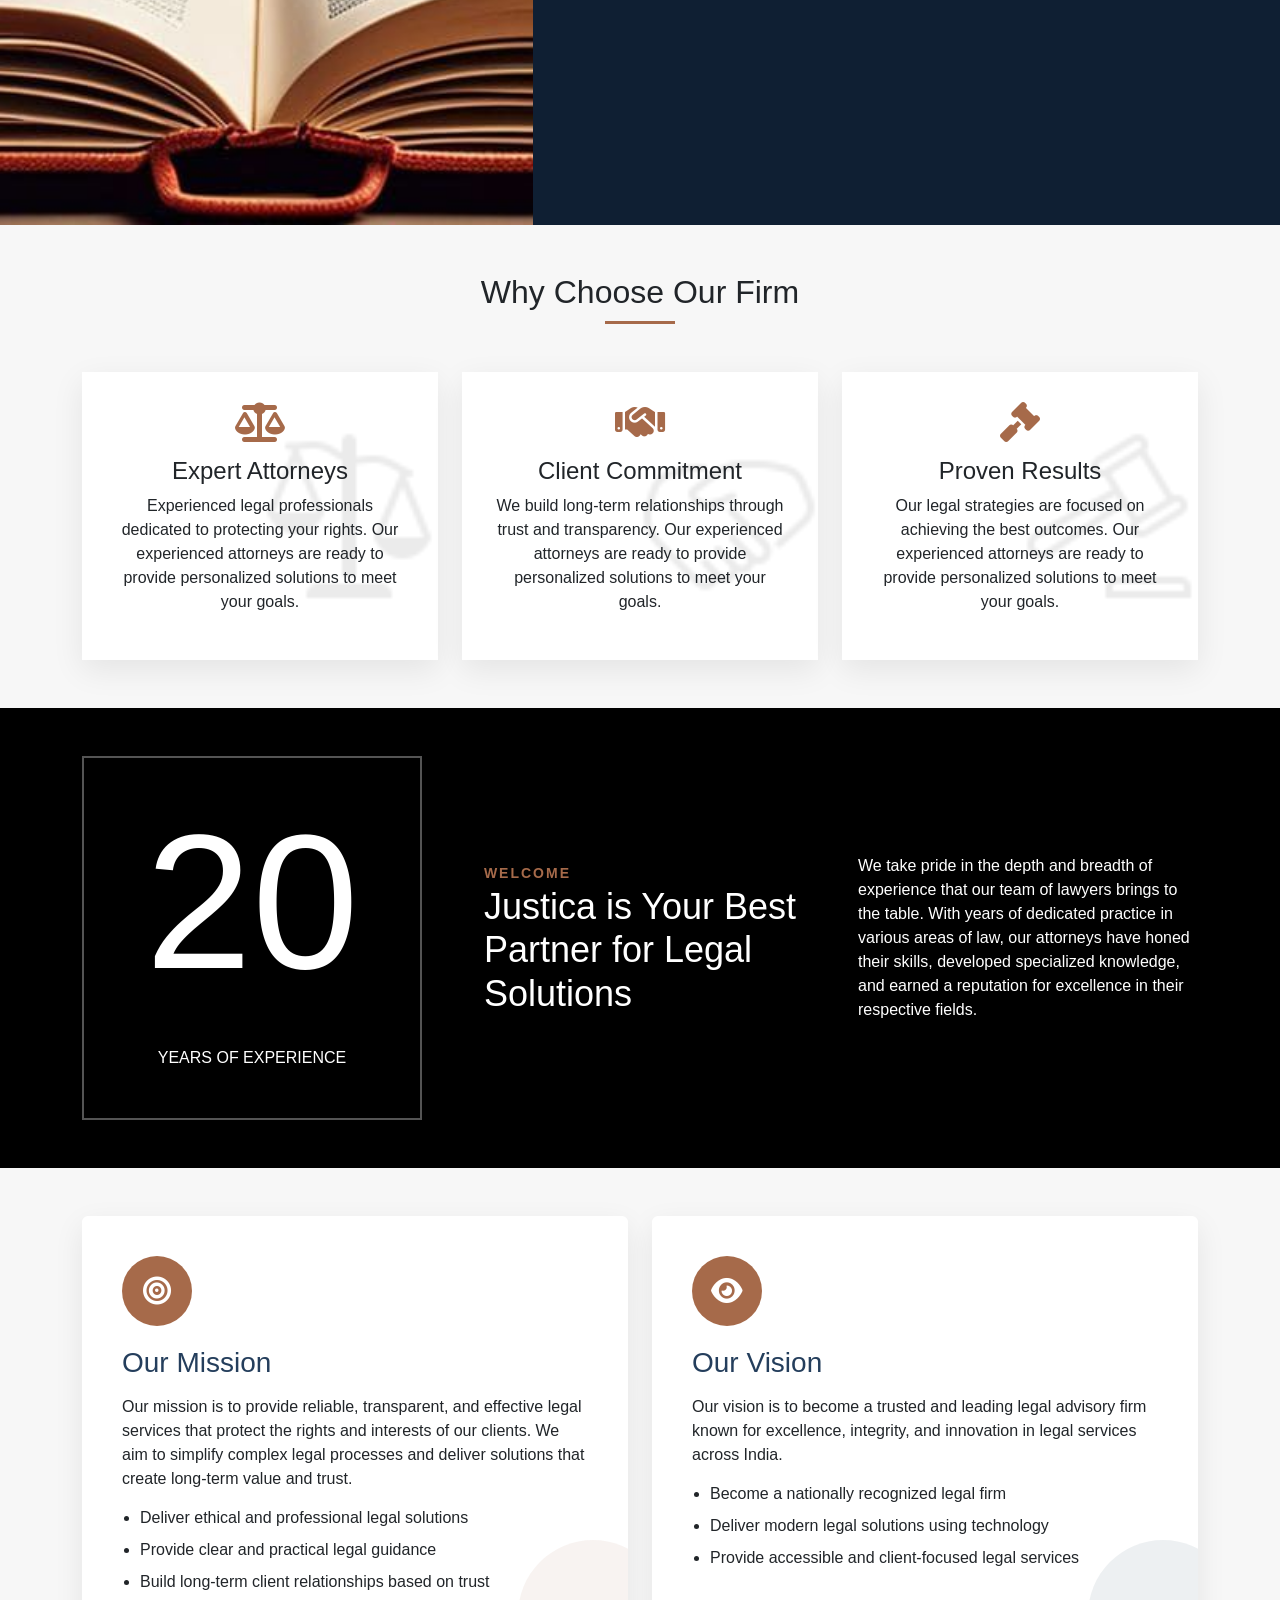
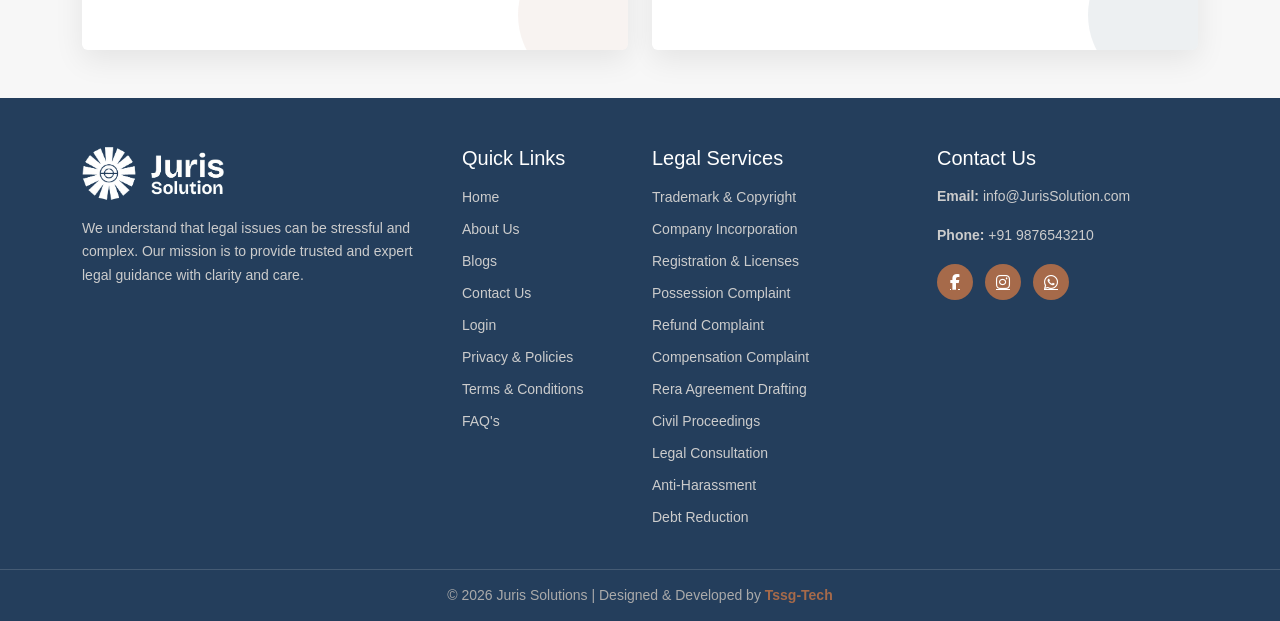
==== commit f8fd6699: "d" ====
--- a/about.html
+++ b/about.html
@@ -25,11 +25,11 @@
             </div>
 
             <!-- Top Links -->
-            <div class="top-links">
-                <a href="#" class="text-white text-decoration-none ms-3">Privacy Policy</a>
-                <!-- <a href="#" class="text-white text-decoration-none ms-3">Request Quote</a> -->
-                <a href="#" class="text-white text-decoration-none ms-3">FAQ</a>
-            </div>
+             <div class="top-links">
+        <a href="privacypolicy.html" class="text-white text-decoration-none ms-3">Privacy Policy</a>
+        <a href="terms-conditions.html" class="text-white text-decoration-none ms-3">Terms & Conditions</a>
+        <a href="faq.html" class="text-white text-decoration-none ms-3">FAQ</a>
+      </div>
 
         </div>
     </section>
@@ -98,7 +98,7 @@
           </li>
 
           <li class="nav-item">
-            <a class="nav-link" href="blogs.html">Blog</a>
+            <a class="nav-link" href="blogs.html">Blogs</a>
           </li>
 
           <li class="nav-item">
@@ -391,11 +391,12 @@
           <ul class="footer-links">
             <li><a href="index.html">Home</a></li>
             <li><a href="about.html">About Us</a></li>
-            <li><a href="blogs.html">Blog</a></li>
+            <li><a href="blogs.html">Blogs</a></li>
             <li><a href="contact.html">Contact Us</a></li>
             <li><a href="login.html">Login</a></li>
-            <li><a href="">Privacy & Policies</a></li>
-            <li><a href="">Terms & Conditions</a></li>
+            <li><a href="privacypolicy.html">Privacy & Policies</a></li>
+            <li><a href="terms-conditions.html">Terms & Conditions</a></li>
+                <li><a href="faq.html">FAQ's</a></li>
           </ul>
         </div>
 
--- a/css/style.css
+++ b/css/style.css
@@ -593,25 +593,41 @@
 font-size:12px;
 color:var(--gold);
 letter-spacing:1px;
-font-weight:600
+font-weight:600;
 }
 
 .blog-content h3{
 font-size:20px;
 color:var(--blue);
-margin:10px 0
+margin:10px 0;
 }
 
 .blog-content p{
 font-size:14px;
 color:#555;
-line-height:1.6
+line-height:1.6;
+display: -webkit-box;
+  -webkit-line-clamp: 2; 
+  -webkit-box-orient: vertical;
+  overflow: hidden;
+margin-bottom: 0;
+}
+
+.blog-content p.expanded {
+  -webkit-line-clamp: unset;
+}
+
+.read-toggle {
+  color: #007bff;
+  font-size: 14px;
+  cursor: pointer;
+  font-weight: 500;
 }
 
 .blog-author{
 font-size:13px;
 color:#999;
-font-weight:600
+font-weight:600;
 }
 
 /* footer section */
@@ -725,6 +741,7 @@
 }
 
 /* WHY SECTION */
+
 .why-section{
 background:#f7f7f7;
 }
@@ -753,7 +770,10 @@
 color:var(--gold);
 margin-bottom:15px;
 }
-
+.why-card:hover .frmsubmit{
+color: #A66A4A;
+background-color: #fff;
+}
 /* Background Image */
 .why-card3::before{
   background:url(../images/wcu1\ \(1\).png) no-repeat right;
@@ -1066,3 +1086,114 @@
   position: relative;
   z-index: 2;
 }
+
+/* login page */
+  .loginsec{
+    /* background-color: rgba(0, 0, 0, 0.8); */
+    background: url(../images/bgimg.jpg);
+    background-repeat: no-repeat;
+background-size: cover;
+background-position: center;
+  }
+  .formdiv {
+    border: 2px solid black;
+    box-shadow: 0 4px 16px grey;
+    background-color: #fff;
+    border-radius:0 0 5px 5px;
+  }
+     .loginsec .formdiv .imgsec{
+       border-radius: 0 0 50% 50%;
+
+     }
+    .loginsec .formdiv .imgsec img{
+        max-width: 300px;
+        width: 100%;
+        padding:2rem 2rem 3rem 2rem ;
+    }
+    .imgsec{
+      position: relative;
+    }
+    .cent{
+      position: absolute;
+      bottom: 0;
+      left: 50%;
+    transform: translate(-50%, 50%);
+    }
+     .cent i{
+  color: #A66A4A;
+  background-color: #fff;
+  font-size: 1.8rem;
+
+  width: 60px;
+  height: 60px;
+
+  display: flex;
+  align-items: center;
+  justify-content: center;
+
+  border-radius: 50%;
+  border: 2px solid #A66A4A;
+}
+    .loginform{
+  display: flex;
+  margin-top: 2rem;
+  flex-direction: column;
+  align-items: center;
+  justify-content: center;
+  padding: 1rem;
+}
+
+.loginform input{
+  width: 100%;
+  margin-bottom: 1rem;
+  padding:0.5rem 1rem;
+ border: 2px solid #A66A4A ;
+  box-shadow: none;
+  color: #A66A4A;
+}
+.loginform input:focus-visible{
+  outline-color: #A66A4A;
+  border-radius: 0px !important;
+  background-color: wheat;
+}
+.acc{
+  font-size: 14px;
+  margin-top: 1rem;
+  color: black !important;
+}
+#SignUp{
+  display:none;
+}
+
+/* privacy policy */
+.privacy-policy .container{
+  background-color: #ebebeb;
+box-shadow: 0px 4px 16px grey;
+border-radius: 10px;
+}
+.page-banner{
+background:#000;
+background: linear-gradient(rgba(0,0,0,0.7), rgba(0,0,0,0.7)), url(images/bgimg.jpg);
+background-size: cover;
+background-position: center;
+}
+
+.page-banner h1{
+font-size: 42px;
+font-weight: 700;
+}
+
+.privacy-policy h2{
+color:#A66A4A;
+margin-top:30px;
+font-size:22px;
+}
+
+.privacy-policy p{
+color:#333;
+line-height:1.7;
+}
+
+.privacy-policy ul{
+padding-left:20px;
+}
